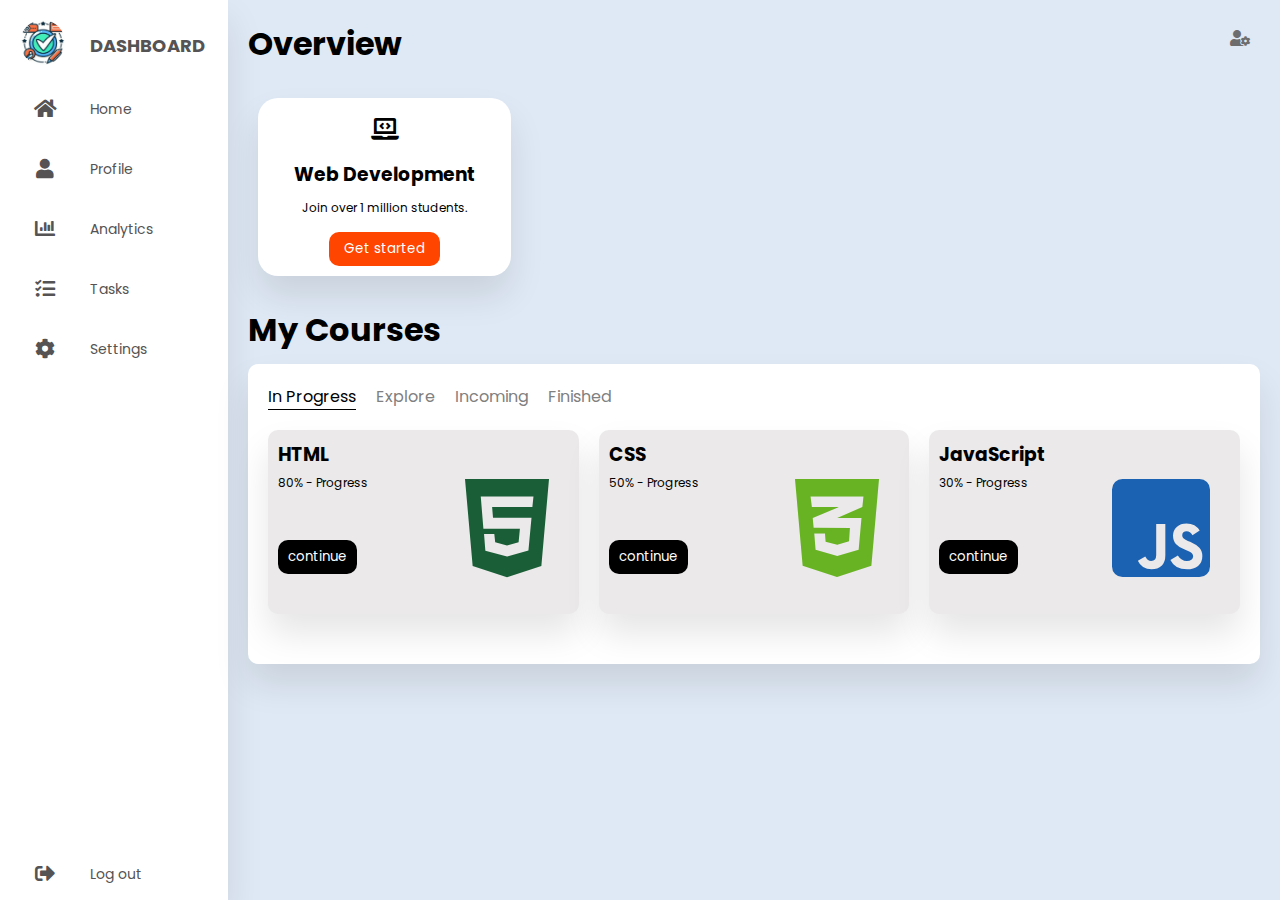
==== index.html @ 416a3f5b "Initial commit" ====
<!DOCTYPE html>
<html lang="en">
  <head>
    <meta charset="UTF-8" />
    <meta name="viewport" content="width=device-width, initial-scale=1.0" />
    <title>Tasks Tracker</title>
    <link rel="stylesheet" href="styles.css" />
    <!-- Font Awesome Cdn Link -->
    <link
      rel="stylesheet"
      href="https://cdnjs.cloudflare.com/ajax/libs/font-awesome/5.15.4/css/all.min.css"
    />
  </head>
  <body>
    <div class="container">
      <nav>
        <ul>
          <li>
            <a href="index.html" class="logo">
              <img src="images/logo.jpeg" alt="logo" />
              <span class="nav-item">Dashboard</span>
            </a>
          </li>
          <li>
            <a href=""
              ><i class="fas fa-home"></i> <span class="nav-item">Home</span></a
            >
          </li>
          <li>
            <a href=""
              ><i class="fas fa-user"></i>
              <span class="nav-item">Profile</span></a
            >
          </li>
          <li>
            <a href=""
              ><i class="fas fa-chart-bar"></i>
              <span class="nav-item">Analytics</span></a
            >
          </li>
          <li>
            <a href="tasks.html"
              ><i class="fas fa-tasks"></i>
              <span class="nav-item">Tasks</span></a
            >
          </li>
          <li>
            <a href=""
              ><i class="fas fa-cog"></i>
              <span class="nav-item">Settings</span></a
            >
          </li>
          <li>
            <a href="" class="logout"
              ><i class="fas fa-sign-out-alt"></i>
              <span class="nav-item">Log out</span></a
            >
          </li>
        </ul>
      </nav>

      <section class="main">
        <div class="main-top">
          <h1>Overview</h1>
          <i class="fas fa-user-cog"></i>
        </div>
        <div class="main-skills">
          <div class="card">
            <i class="fas fa-laptop-code"></i>
            <h3>Web development</h3>
            <p>Join over 1 million students.</p>
            <button>Get started</button>
          </div>
        </div>
        <section class="main-course">
          <h1>My Courses</h1>
          <div class="course-box">
            <ul>
              <li class="active">In progress</li>
              <li>explore</li>
              <li>incoming</li>
              <li>finished</li>
            </ul>
            <div class="course">
              <div class="box">
                <h3>HTML</h3>
                <p>80% - progress</p>
                <button>continue</button>
                <i class="fab fa-html5 html"></i>
              </div>
              <div class="box">
                <h3>CSS</h3>
                <p>50% - progress</p>
                <button>continue</button>
                <i class="fab fa-css3-alt css"></i>
              </div>
              <div class="box">
                <h3>JavaScript</h3>
                <p>30% - progress</p>
                <button>continue</button>
                <i class="fab fa-js-square js"></i>
              </div>
            </div>
          </div>
        </section>
      </section>
    </div>
  </body>
</html>
---- styles.css ----
@import url('https://fonts.googleapis.com/css2?family=Poppins:wght@400;500;600;700');
* {
  margin: 0;
  padding: 0;
  outline: none;
  border: none;
  text-decoration: none;
  box-sizing: border-box;
  font-family: 'Poppins', sans-serif;
}
body {
  background: #dfe9f5;
}
.container {
  display: flex;
}
nav {
  position: relative;
  top: 0;
  bottom: 0;
  height: 100vh;
  left: 0;
  background: #fff;
  width: 280px;
  overflow: hidden;
  box-shadow: 0 20px 35px rgba(0, 0, 0, 0.1);
}
.logo {
  text-align: center;
  display: flex;
  margin: 10px 0 0 10px;
}
.logo img {
  width: 45px;
  height: 45px;
  border-radius: 50%;
}
.logo span {
  font-weight: bold;
  padding-left: 15px;
  font-size: 18px;
  text-transform: uppercase;
}
a {
  position: relative;
  color: rgb(85, 83, 83);
  font-size: 14px;
  display: table;
  width: 280px;
  padding: 10px;
}
nav .fas {
  position: relative;
  width: 70px;
  height: 40px;
  top: 14px;
  font-size: 20px;
  text-align: center;
}
.nav-item {
  position: relative;
  top: 12px;
  margin-left: 10px;
}
a:hover {
  background: #eee;
}
.logout {
  position: absolute;
  bottom: 0;
}

/* Main Section */
.main {
  position: relative;
  padding: 20px;
  width: 100%;
}
.main-top {
  display: flex;
  width: 100%;
}
.main-top i {
  position: absolute;
  right: 0;
  margin: 10px 30px;
  color: rgb(110, 109, 109);
  cursor: pointer;
}
.main-skills {
  display: flex;
  margin-top: 20px;
}
.main-skills .card {
  width: 25%;
  margin: 10px;
  background: #fff;
  text-align: center;
  border-radius: 20px;
  padding: 10px;
  box-shadow: 0 20px 35px rgba(0, 0, 0, 0.1);
}
.main-skills .card h3 {
  margin: 10px;
  text-transform: capitalize;
}
.main-skills .card p {
  font-size: 12px;
}
.main-skills .card button {
  background: orangered;
  color: #fff;
  padding: 7px 15px;
  border-radius: 10px;
  margin-top: 15px;
  cursor: pointer;
}
/* buttons */
button {
  background: orangered;
  color: #fff;
  padding: 7px 15px;
  border-radius: 10px;
  margin-top: 15px;
  cursor: pointer;
}
/* End of buttons */
.main-skills .card button:hover {
  background: rgba(223, 70, 15, 0.856);
}
.main-skills .card i {
  font-size: 22px;
  padding: 10px;
}

/* Courses */
.main-course {
  margin-top: 20px;
  text-transform: capitalize;
}
.course-box {
  width: 100%;
  height: 300px;
  padding: 10px 10px 30px 10px;
  margin-top: 10px;
  background: #fff;
  border-radius: 10px;
  box-shadow: 0 20px 35px rgba(0, 0, 0, 0.1);
}
.course-box ul {
  list-style: none;
  display: flex;
}
.course-box ul li {
  margin: 10px;
  color: gray;
  cursor: pointer;
}
.course-box ul .active {
  color: #000;
  border-bottom: 1px solid #000;
}
.course-box .course {
  display: flex;
}
.box {
  width: 33%;
  padding: 10px;
  margin: 10px;
  border-radius: 10px;
  background: rgb(235, 233, 233);
  box-shadow: 0 20px 35px rgba(0, 0, 0, 0.1);
}
.box p {
  font-size: 12px;
  margin-top: 5px;
}
.box button {
  background: #000;
  color: #fff;
  padding: 7px 10px;
  border-radius: 10px;
  margin-top: 3rem;
  cursor: pointer;
}
.box button:hover {
  background: rgba(0, 0, 0, 0.842);
}
.box i {
  font-size: 7rem;
  float: right;
  margin: -20px 20px 20px 0;
}
.html {
  color: rgb(25, 94, 54);
}
.css {
  color: rgb(104, 179, 35);
}
.js {
  color: rgb(28, 98, 179);
}
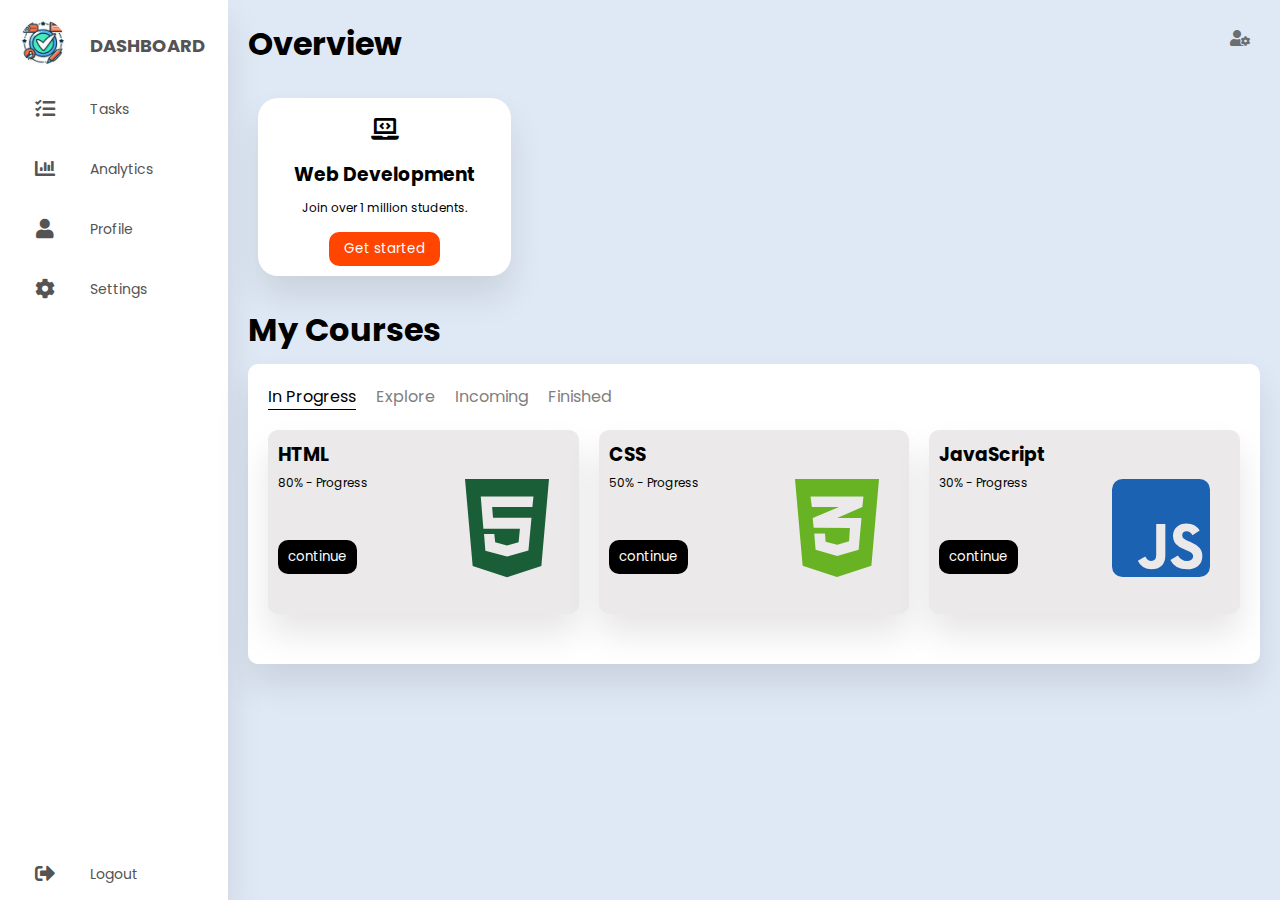
==== commit d10fdb96: "Layout, Add Task Form" ====
--- a/index.html
+++ b/index.html
@@ -21,17 +21,14 @@
               <span class="nav-item">Dashboard</span>
             </a>
           </li>
+
           <li>
-            <a href=""
-              ><i class="fas fa-home"></i> <span class="nav-item">Home</span></a
+            <a href="tasks.html"
+              ><i class="fas fa-tasks"></i>
+              <span class="nav-item">Tasks</span></a
             >
           </li>
-          <li>
-            <a href=""
-              ><i class="fas fa-user"></i>
-              <span class="nav-item">Profile</span></a
-            >
-          </li>
+
           <li>
             <a href=""
               ><i class="fas fa-chart-bar"></i>
@@ -39,9 +36,9 @@
             >
           </li>
           <li>
-            <a href="tasks.html"
-              ><i class="fas fa-tasks"></i>
-              <span class="nav-item">Tasks</span></a
+            <a href=""
+              ><i class="fas fa-user"></i>
+              <span class="nav-item">Profile</span></a
             >
           </li>
           <li>
@@ -53,7 +50,7 @@
           <li>
             <a href="" class="logout"
               ><i class="fas fa-sign-out-alt"></i>
-              <span class="nav-item">Log out</span></a
+              <span class="nav-item">Logout</span></a
             >
           </li>
         </ul>
--- a/styles.css
+++ b/styles.css
@@ -63,7 +63,9 @@
   margin-left: 10px;
 }
 a:hover {
-  background: #eee;
+  /* background: #eee; */
+  background: orangered;
+  color: whitesmoke;
 }
 .logout {
   position: absolute;
@@ -76,10 +78,12 @@
   padding: 20px;
   width: 100%;
 }
+/* To place above */
 .main-top {
   display: flex;
   width: 100%;
 }
+
 .main-top i {
   position: absolute;
   right: 0;
@@ -91,6 +95,11 @@
   display: flex;
   margin-top: 20px;
 }
+.main-body {
+  display: flex;
+  margin-top: 20px;
+}
+
 .main-skills .card {
   width: 25%;
   margin: 10px;
@@ -138,6 +147,10 @@
   margin-top: 20px;
   text-transform: capitalize;
 }
+section .task-form {
+  margin-top: 20px;
+  text-transform: capitalize;
+}
 .course-box {
   width: 100%;
   height: 300px;
@@ -200,3 +213,74 @@
 .js {
   color: rgb(28, 98, 179);
 }
+
+/* Format add task form */
+.task-form {
+  padding: 20px;
+}
+.col-25 {
+  float: left;
+  width: 25%;
+  margin-top: 6px;
+}
+.col-75 {
+  float: left;
+  width: 75%;
+  margin-top: 6px;
+}
+.row::after {
+  content: '';
+  display: table;
+  clear: both;
+}
+
+.col-submit {
+  float: right;
+  width: 25%;
+  margin-top: 6px;
+}
+
+input,
+select {
+  width: 100%;
+  padding: 12px;
+  border: 1px solid #ccc;
+  border-radius: 4px;
+  resize: vertical;
+}
+
+input:focus {
+  border-color: orangered;
+}
+
+label {
+  padding: 12px 12px 12px 0;
+  display: inline-block;
+}
+
+input[type='submit'] {
+  background-color: orangered;
+  color: white;
+  padding: 12px 12px;
+  border: none;
+  border-radius: 4px;
+  cursor: pointer;
+  float: right;
+}
+input[type='submit']:hover {
+  background-color: #45a049;
+}
+
+.small {
+  font-size: small;
+  color: darkgrey;
+}
+/* Responsive layout - when the screen is less than 600px wide, make the two columns stack on top of each other instead of next to each other */
+@media screen and (max-width: 600px) {
+  .col-25,
+  .col-75,
+  input[type='submit'] {
+    width: 100%;
+    margin-top: 0;
+  }
+}
